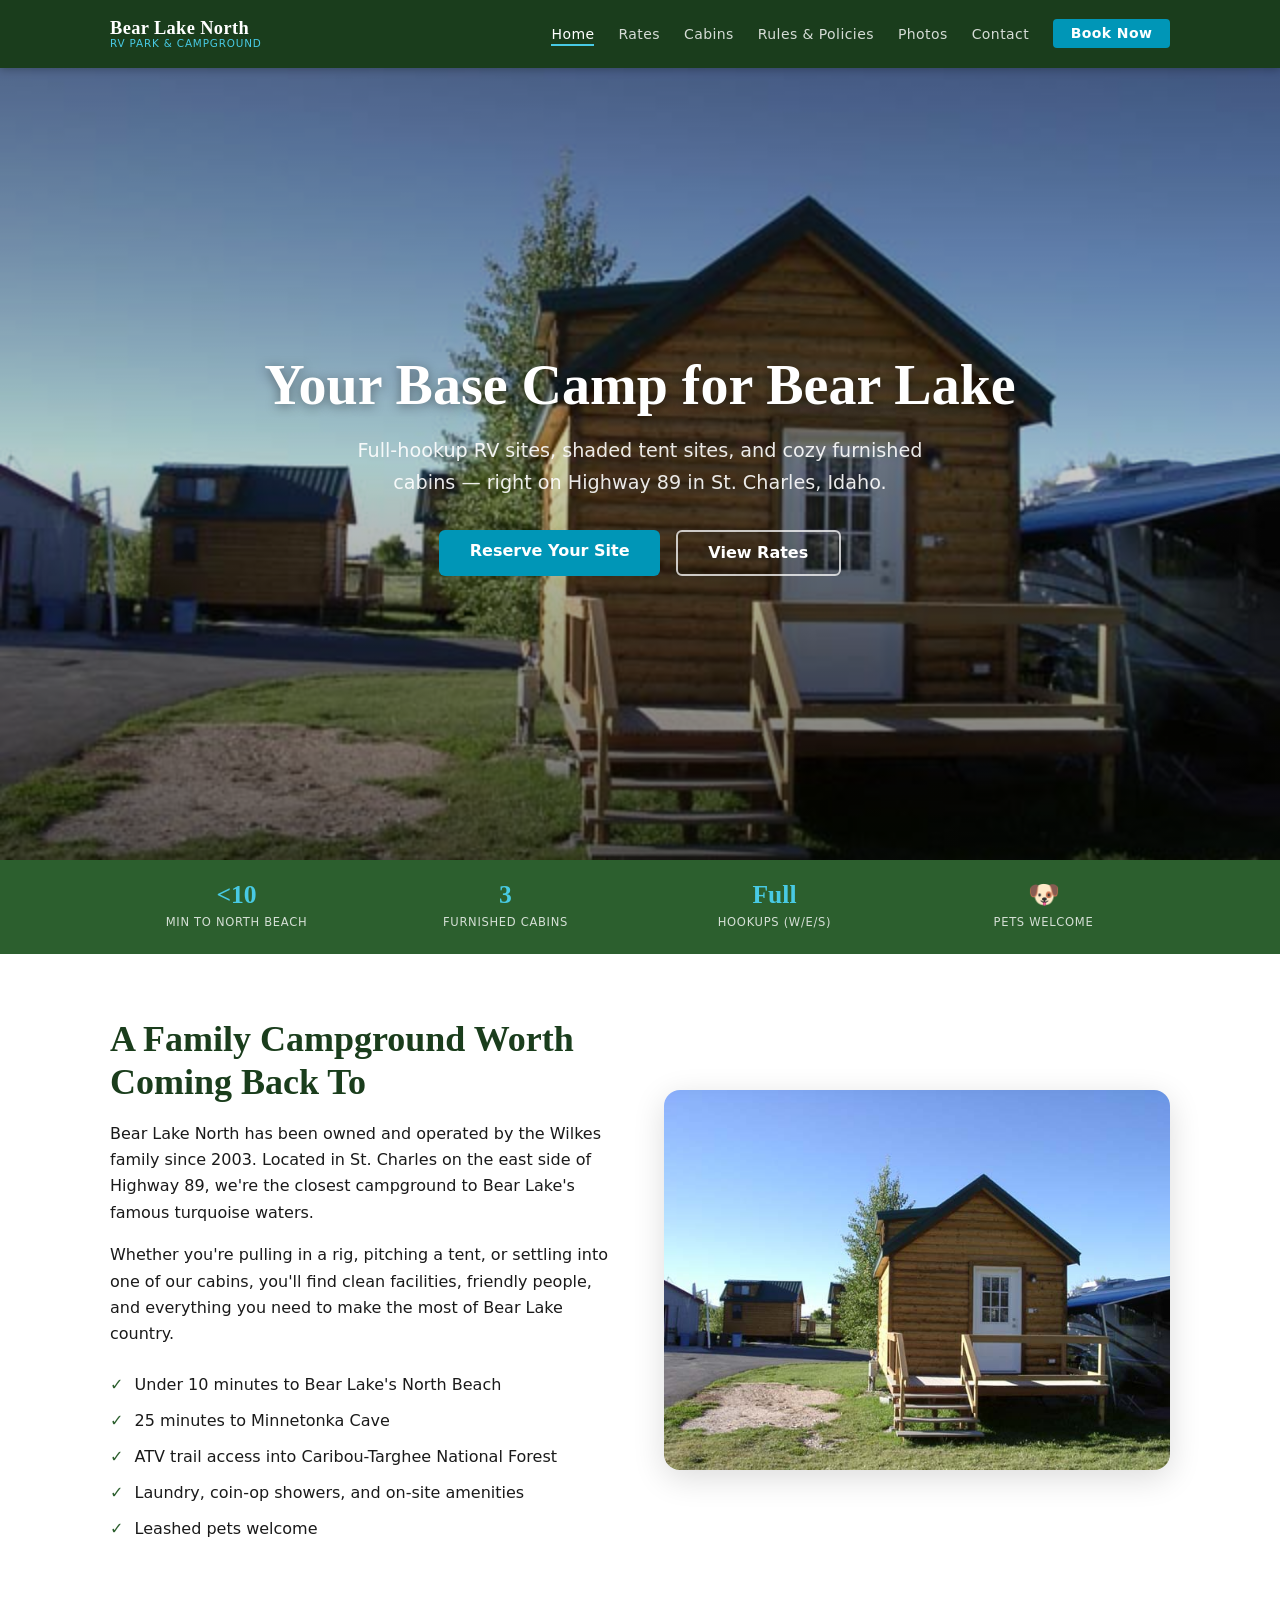
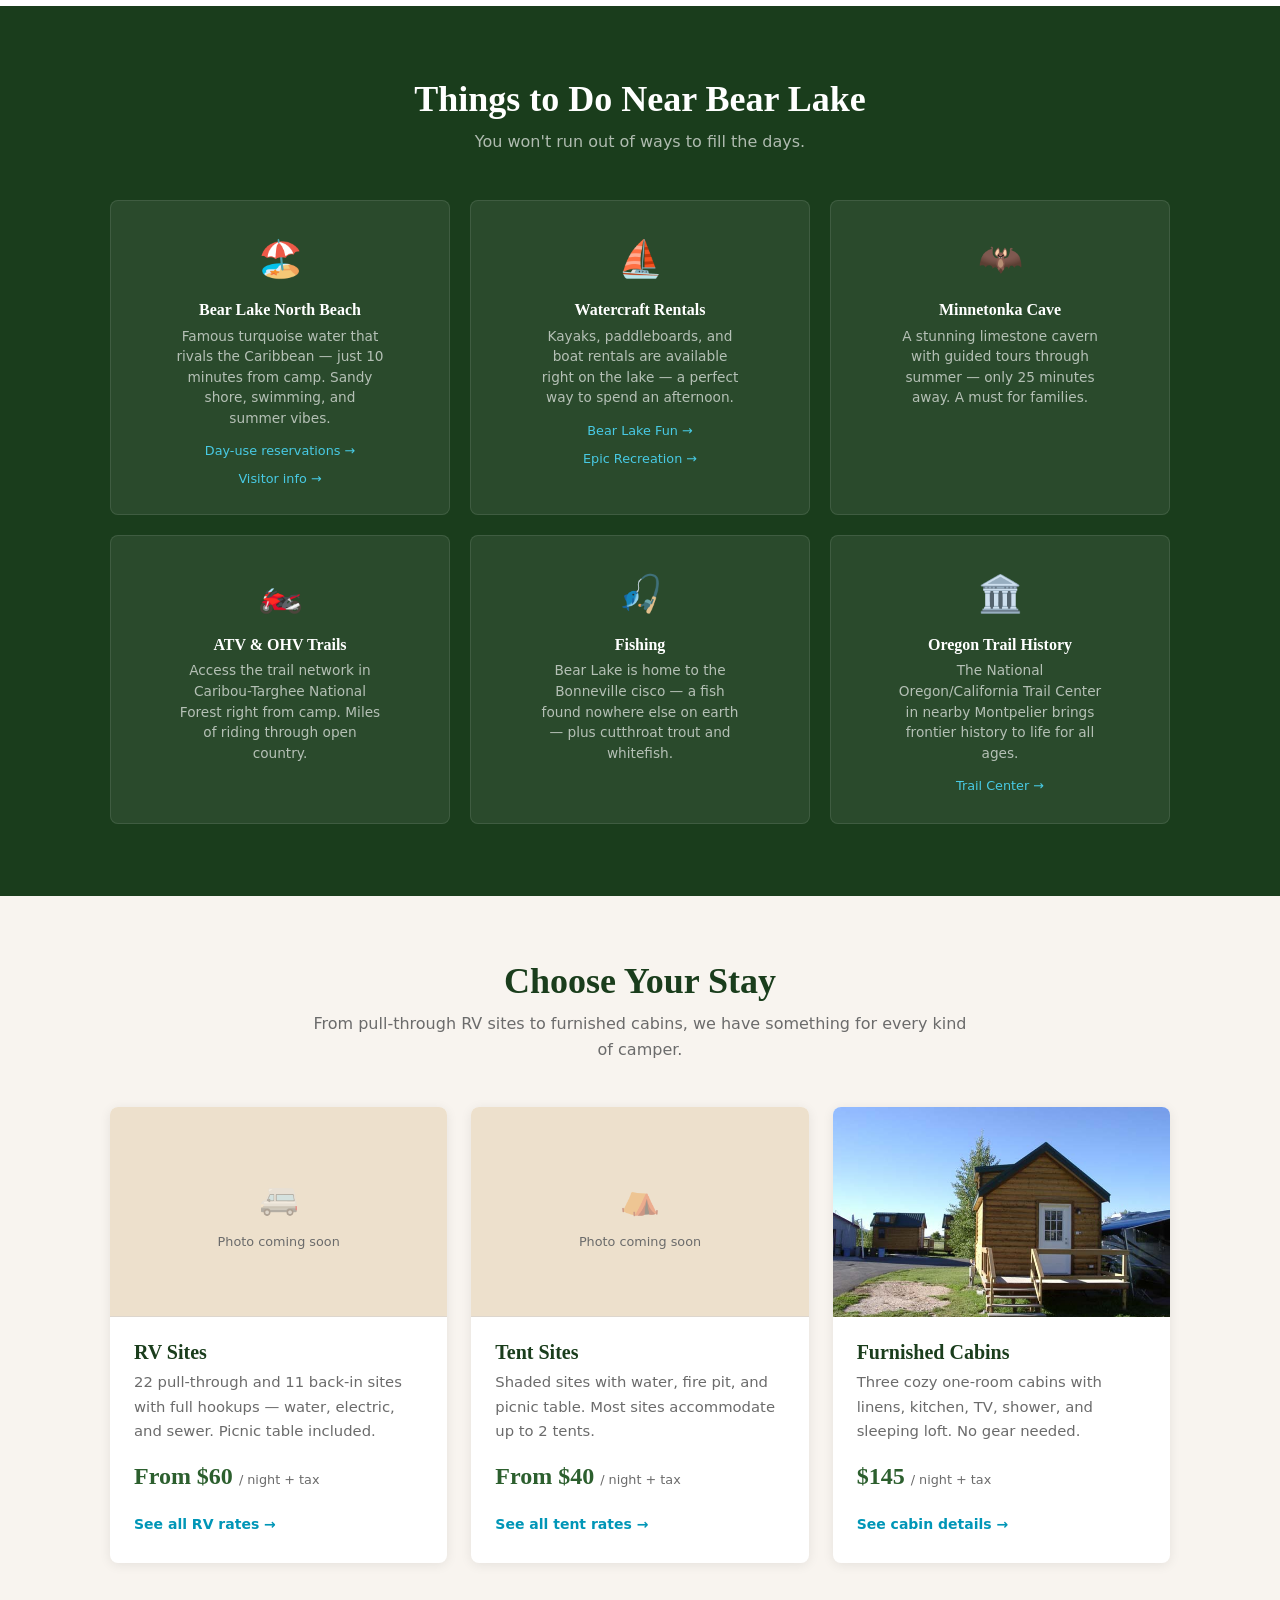
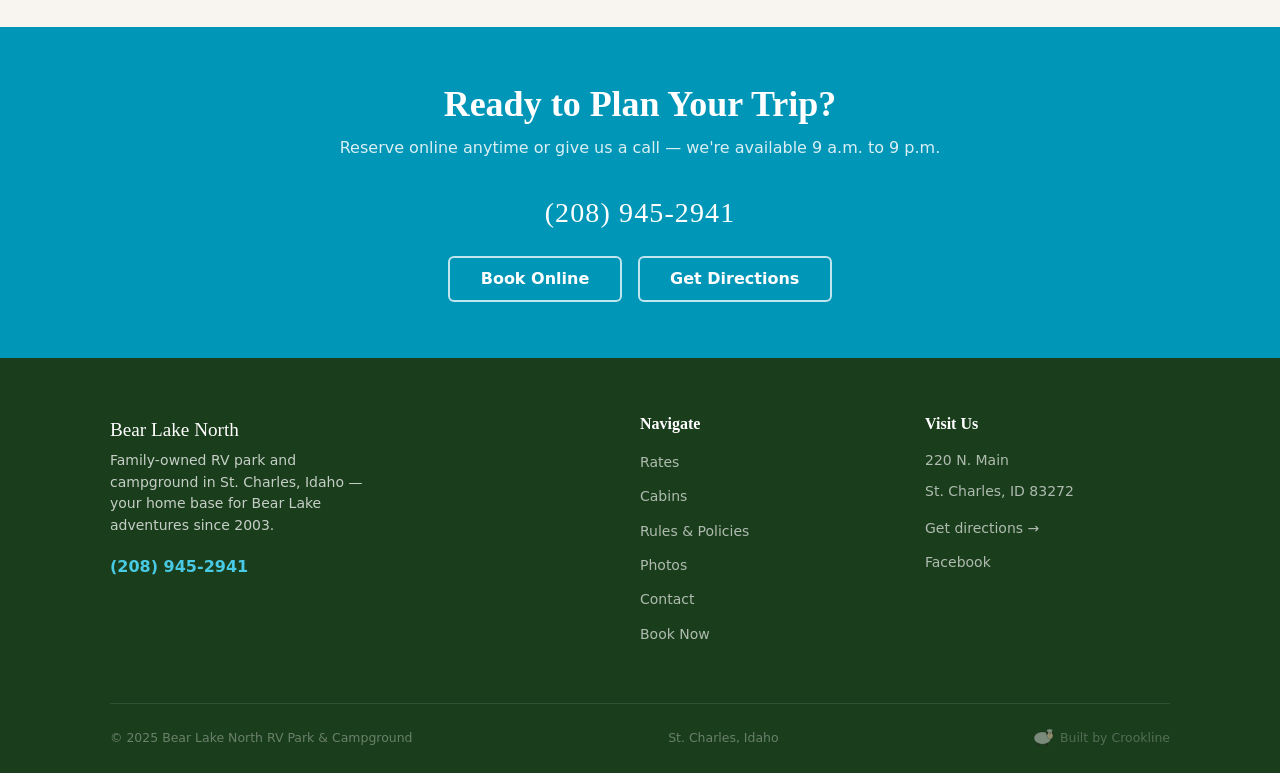
==== bearlakenorth/index.html @ 28461b01 "Getting things started" ====
<!DOCTYPE html>
<html lang="en">
<head>
  <meta charset="UTF-8">
  <meta name="viewport" content="width=device-width, initial-scale=1.0">
  <title>Bear Lake North RV Park &amp; Campground — St. Charles, Idaho</title>
  <meta name="description" content="Family-owned RV park and campground in St. Charles, Idaho. Full-hookup RV sites, shaded tent sites, and furnished cabins — minutes from Bear Lake.">
  <link rel="stylesheet" href="style.css">
</head>
<body>

<header>
  <nav class="nav-inner">
    <a href="index.html" class="nav-logo">
      <span class="name">Bear Lake North</span>
      <span class="sub">RV Park &amp; Campground</span>
    </a>
    <ul class="nav-links" id="navLinks">
      <li><a href="index.html" aria-current="page">Home</a></li>
      <li><a href="rates.html">Rates</a></li>
      <li><a href="cabins.html">Cabins</a></li>
      <li><a href="rules.html">Rules &amp; Policies</a></li>
      <li><a href="photos.html">Photos</a></li>
      <li><a href="contact.html">Contact</a></li>
      <li><a href="book.html" class="nav-book">Book Now</a></li>
    </ul>
    <button class="nav-toggle" aria-label="Toggle navigation" onclick="document.getElementById('navLinks').classList.toggle('open')">
      <span></span><span></span><span></span>
    </button>
  </nav>
</header>

<!-- HERO -->
<!-- TODO: Swap cabin3.jpg for an aerial or Bear Lake landscape photo when available -->
<section class="hero" style="background-image: linear-gradient(to bottom, rgba(0,0,0,0.45) 0%, rgba(0,0,0,0.2) 50%, rgba(0,0,0,0.6) 100%), url('images/cabin3.jpg'); background-size: cover; background-position: center;">
  <div class="container">
    <h1>Your Base Camp for Bear Lake</h1>
    <p>Full-hookup RV sites, shaded tent sites, and cozy furnished cabins — right on Highway 89 in St. Charles, Idaho.</p>
    <div class="hero-btns">
      <a href="book.html" class="btn btn-primary">Reserve Your Site</a>
      <a href="rates.html" class="btn btn-outline">View Rates</a>
    </div>
  </div>
</section>

<!-- STATS BAR -->
<div class="stats-bar">
  <div class="container">
    <div class="stats-grid">
      <div>
        <span class="stat-number">&lt;10</span>
        <span class="stat-label">min to North Beach</span>
      </div>
      <div>
        <span class="stat-number">3</span>
        <span class="stat-label">furnished cabins</span>
      </div>
      <div>
        <span class="stat-number">Full</span>
        <span class="stat-label">hookups (W/E/S)</span>
      </div>
      <div>
        <span class="stat-number">&#128054;</span>
        <span class="stat-label">pets welcome</span>
      </div>
    </div>
  </div>
</div>

<!-- ABOUT -->
<section class="bg-white">
  <div class="container">
    <div class="about-grid">
      <div>
        <h2>A Family Campground Worth Coming Back To</h2>
        <p style="margin-top:1rem;">Bear Lake North has been owned and operated by the Wilkes family since 2003. Located in St. Charles on the east side of Highway 89, we're the closest campground to Bear Lake's famous turquoise waters.</p>
        <p style="margin-top:1rem;">Whether you're pulling in a rig, pitching a tent, or settling into one of our cabins, you'll find clean facilities, friendly people, and everything you need to make the most of Bear Lake country.</p>
        <ul style="margin-top:1.5rem; display:flex; flex-direction:column; gap:0.6rem;">
          <li style="display:flex; gap:0.7rem; align-items:flex-start;"><span style="color:var(--green);font-weight:700;flex-shrink:0;">✓</span> Under 10 minutes to Bear Lake's North Beach</li>
          <li style="display:flex; gap:0.7rem; align-items:flex-start;"><span style="color:var(--green);font-weight:700;flex-shrink:0;">✓</span> 25 minutes to Minnetonka Cave</li>
          <li style="display:flex; gap:0.7rem; align-items:flex-start;"><span style="color:var(--green);font-weight:700;flex-shrink:0;">✓</span> ATV trail access into Caribou-Targhee National Forest</li>
          <li style="display:flex; gap:0.7rem; align-items:flex-start;"><span style="color:var(--green);font-weight:700;flex-shrink:0;">✓</span> Laundry, coin-op showers, and on-site amenities</li>
          <li style="display:flex; gap:0.7rem; align-items:flex-start;"><span style="color:var(--green);font-weight:700;flex-shrink:0;">✓</span> Leashed pets welcome</li>
        </ul>
      </div>
      <!-- TODO: Replace with a park overview or Bear Lake photo when available -->
      <img src="images/cabin3.jpg" alt="Bear Lake North furnished cabins in summer" class="about-img">
    </div>
  </div>
</section>

<!-- THINGS TO DO -->
<section class="activities-section">
  <div class="container">
    <div class="section-heading">
      <h2>Things to Do Near Bear Lake</h2>
      <p>You won't run out of ways to fill the days.</p>
    </div>
    <div class="activity-grid">

      <div class="activity-card">
        <span class="activity-icon">🏖️</span>
        <h3>Bear Lake North Beach</h3>
        <p>Famous turquoise water that rivals the Caribbean — just 10 minutes from camp. Sandy shore, swimming, and summer vibes.</p>
        <a href="https://getoutside.idaho.gov/bear-lake/parking" target="_blank" rel="noopener">Day-use reservations →</a>
        <a href="http://www.bearlake.org" target="_blank" rel="noopener" style="display:block;margin-top:0.3rem;">Visitor info →</a>
      </div>

      <div class="activity-card">
        <span class="activity-icon">⛵</span>
        <h3>Watercraft Rentals</h3>
        <p>Kayaks, paddleboards, and boat rentals are available right on the lake — a perfect way to spend an afternoon.</p>
        <a href="http://www.bearlakefun.com" target="_blank" rel="noopener">Bear Lake Fun →</a>
        <a href="https://www.epicrecreation.net/locations" target="_blank" rel="noopener" style="display:block;margin-top:0.3rem;">Epic Recreation →</a>
      </div>

      <div class="activity-card">
        <span class="activity-icon">🦇</span>
        <h3>Minnetonka Cave</h3>
        <p>A stunning limestone cavern with guided tours through summer — only 25 minutes away. A must for families.</p>
      </div>

      <div class="activity-card">
        <span class="activity-icon">🏍️</span>
        <h3>ATV &amp; OHV Trails</h3>
        <p>Access the trail network in Caribou-Targhee National Forest right from camp. Miles of riding through open country.</p>
      </div>

      <div class="activity-card">
        <span class="activity-icon">🎣</span>
        <h3>Fishing</h3>
        <p>Bear Lake is home to the Bonneville cisco — a fish found nowhere else on earth — plus cutthroat trout and whitefish.</p>
      </div>

      <div class="activity-card">
        <span class="activity-icon">🏛️</span>
        <h3>Oregon Trail History</h3>
        <p>The National Oregon/California Trail Center in nearby Montpelier brings frontier history to life for all ages.</p>
        <a href="http://www.oregontrailcenter.org/" target="_blank" rel="noopener">Trail Center →</a>
      </div>

    </div>
  </div>
</section>

<!-- CHOOSE YOUR STAY -->
<section class="bg-cream">
  <div class="container">
    <div class="section-heading">
      <h2>Choose Your Stay</h2>
      <p>From pull-through RV sites to furnished cabins, we have something for every kind of camper.</p>
    </div>
    <div class="card-grid card-grid-3">

      <div class="card">
        <!-- TODO: Replace with a summer photo of the RV pull-through sites -->
        <div class="card-img-placeholder">
          <span class="icon">🚐</span>
          <span>Photo coming soon</span>
        </div>
        <div class="card-body">
          <h3>RV Sites</h3>
          <p>22 pull-through and 11 back-in sites with full hookups — water, electric, and sewer. Picnic table included.</p>
          <span class="card-price">From $60 <small>/ night + tax</small></span>
          <a href="rates.html" style="display:inline-block;margin-top:1rem;color:var(--blue);font-size:0.875rem;font-weight:600;">See all RV rates →</a>
        </div>
      </div>

      <div class="card">
        <!-- TODO: Replace with a summer photo of the shaded tent sites -->
        <div class="card-img-placeholder">
          <span class="icon">⛺</span>
          <span>Photo coming soon</span>
        </div>
        <div class="card-body">
          <h3>Tent Sites</h3>
          <p>Shaded sites with water, fire pit, and picnic table. Most sites accommodate up to 2 tents.</p>
          <span class="card-price">From $40 <small>/ night + tax</small></span>
          <a href="rates.html" style="display:inline-block;margin-top:1rem;color:var(--blue);font-size:0.875rem;font-weight:600;">See all tent rates →</a>
        </div>
      </div>

      <div class="card">
        <img src="images/cabin3.jpg" alt="Bear Lake North furnished cabins in summer" class="card-img">
        <div class="card-body">
          <h3>Furnished Cabins</h3>
          <p>Three cozy one-room cabins with linens, kitchen, TV, shower, and sleeping loft. No gear needed.</p>
          <span class="card-price">$145 <small>/ night + tax</small></span>
          <a href="cabins.html" style="display:inline-block;margin-top:1rem;color:var(--blue);font-size:0.875rem;font-weight:600;">See cabin details →</a>
        </div>
      </div>

    </div>
  </div>
</section>

<!-- CTA BAND -->
<div class="cta-band">
  <div class="container">
    <h2>Ready to Plan Your Trip?</h2>
    <p>Reserve online anytime or give us a call — we're available 9 a.m. to 9 p.m.</p>
    <a class="phone" href="tel:2089452941">(208) 945-2941</a>
    <div class="flex-wrap-center">
      <a href="book.html" class="btn btn-outline">Book Online</a>
      <a href="contact.html" class="btn btn-outline">Get Directions</a>
    </div>
  </div>
</div>

<!-- FOOTER -->
<footer>
  <div class="container">
    <div class="footer-grid">
      <div class="footer-brand">
        <span class="name">Bear Lake North</span>
        <p>Family-owned RV park and campground in St. Charles, Idaho — your home base for Bear Lake adventures since 2003.</p>
        <a href="tel:2089452941" class="footer-phone">(208) 945-2941</a>
      </div>
      <div>
        <h4>Navigate</h4>
        <ul>
          <li><a href="rates.html">Rates</a></li>
          <li><a href="cabins.html">Cabins</a></li>
          <li><a href="rules.html">Rules &amp; Policies</a></li>
          <li><a href="photos.html">Photos</a></li>
          <li><a href="contact.html">Contact</a></li>
          <li><a href="book.html">Book Now</a></li>
        </ul>
      </div>
      <div>
        <h4>Visit Us</h4>
        <ul>
          <li style="color:rgba(255,255,255,0.65);font-size:0.875rem;">220 N. Main</li>
          <li style="color:rgba(255,255,255,0.65);font-size:0.875rem;">St. Charles, ID 83272</li>
          <li style="margin-top:0.75rem;"><a href="contact.html">Get directions →</a></li>
          <li style="margin-top:0.5rem;"><a href="https://www.facebook.com/pages/Bear-Lake-North-RV-Park-Campground/113996128682900" target="_blank" rel="noopener">Facebook</a></li>
        </ul>
      </div>
    </div>
    <div class="footer-bottom">
      <span>&copy; 2025 Bear Lake North RV Park &amp; Campground</span>
      <span>St. Charles, Idaho</span>
      <a href="https://crookline.com" class="built-by">
        <img src="images/sheep.svg" alt="" />Built by Crookline
      </a>
    </div>
  </div>
</footer>

</body>
</html>
---- bearlakenorth/style.css ----
/* === VARIABLES === */
:root {
  --green:       #2C5F2E;
  --green-dark:  #1A3D1C;
  --green-mid:   #3D7A40;
  --blue:        #0096B7;
  --blue-light:  #48CAE4;
  --cream:       #F8F4EF;
  --sand:        #C4A870;
  --sand-light:  #EDE0CC;
  --text:        #1A1A1A;
  --text-muted:  #6B6B6B;
  --white:       #FFFFFF;
  --border:      #DDD6CD;
  --nav-height:  68px;
  --max-width:   1100px;
  --radius:      8px;
  --radius-lg:   16px;
  --shadow:      0 2px 12px rgba(0,0,0,0.08);
  --shadow-lg:   0 8px 32px rgba(0,0,0,0.14);
}

/* === RESET === */
*, *::before, *::after { box-sizing: border-box; margin: 0; padding: 0; }
img { display: block; max-width: 100%; }
a { color: inherit; text-decoration: none; }
ul { list-style: none; }
button { font: inherit; }

/* === BASE === */
html { scroll-behavior: smooth; }
body {
  font-family: system-ui, -apple-system, 'Segoe UI', Helvetica, Arial, sans-serif;
  font-size: 1rem;
  line-height: 1.65;
  color: var(--text);
  background: var(--cream);
}

/* === TYPOGRAPHY === */
h1, h2, h3, h4 {
  font-family: Georgia, 'Times New Roman', serif;
  line-height: 1.2;
  color: var(--green-dark);
}
h1 { font-size: clamp(2rem, 5vw, 3.5rem); }
h2 { font-size: clamp(1.5rem, 3vw, 2.25rem); }
h3 { font-size: 1.25rem; }
p { max-width: 65ch; }

/* === LAYOUT === */
.container {
  width: 100%;
  max-width: var(--max-width);
  margin: 0 auto;
  padding: 0 1.25rem;
}
section { padding: 4rem 0; }

/* === HEADER / NAV === */
header {
  position: sticky;
  top: 0;
  z-index: 100;
  background: var(--green-dark);
  height: var(--nav-height);
  display: flex;
  align-items: center;
  box-shadow: 0 2px 8px rgba(0,0,0,0.25);
}
.nav-inner {
  display: flex;
  align-items: center;
  justify-content: space-between;
  width: 100%;
  max-width: var(--max-width);
  margin: 0 auto;
  padding: 0 1.25rem;
}
.nav-logo { display: flex; flex-direction: column; line-height: 1.1; }
.nav-logo .name {
  font-family: Georgia, serif;
  font-size: 1.15rem;
  font-weight: bold;
  color: var(--white);
  letter-spacing: 0.02em;
}
.nav-logo .sub {
  font-size: 0.65rem;
  color: var(--blue-light);
  letter-spacing: 0.08em;
  text-transform: uppercase;
}
.nav-links {
  display: none;
  gap: 1.5rem;
  align-items: center;
}
.nav-links a {
  color: rgba(255,255,255,0.82);
  font-size: 0.875rem;
  font-weight: 500;
  letter-spacing: 0.03em;
  transition: color 0.2s;
  padding-bottom: 2px;
  border-bottom: 2px solid transparent;
}
.nav-links a:hover { color: var(--white); }
.nav-links a[aria-current="page"] {
  color: var(--white);
  border-bottom-color: var(--blue-light);
}
.nav-book {
  background: var(--blue) !important;
  color: var(--white) !important;
  padding: 0.4rem 1.1rem !important;
  border-radius: 4px !important;
  font-weight: 600 !important;
  border-bottom: none !important;
  transition: background 0.2s !important;
}
.nav-book:hover { background: var(--blue-light) !important; color: var(--green-dark) !important; }
.nav-toggle {
  background: none;
  border: none;
  cursor: pointer;
  padding: 0.4rem;
  display: flex;
  flex-direction: column;
  gap: 5px;
}
.nav-toggle span {
  display: block;
  width: 24px;
  height: 2px;
  background: var(--white);
  border-radius: 2px;
  transition: all 0.25s;
}
/* Mobile nav open */
.nav-links.open {
  display: flex;
  flex-direction: column;
  align-items: flex-start;
  position: absolute;
  top: var(--nav-height);
  left: 0; right: 0;
  background: var(--green-dark);
  padding: 1.25rem 1.5rem 1.75rem;
  gap: 1rem;
  box-shadow: 0 8px 24px rgba(0,0,0,0.25);
}
.nav-links.open .nav-book { display: inline-block; }

@media (min-width: 768px) {
  .nav-links { display: flex; }
  .nav-toggle { display: none; }
}

/* === HERO === */
.hero {
  min-height: 88vh;
  display: flex;
  align-items: center;
  background:
    linear-gradient(to bottom, rgba(0,0,0,0.45) 0%, rgba(0,0,0,0.3) 60%, rgba(0,0,0,0.5) 100%),
    linear-gradient(135deg, var(--green-dark) 0%, var(--green) 45%, #005F8A 80%, #0096B7 100%);
  background-size: cover;
  background-position: center;
  color: var(--white);
  text-align: center;
  position: relative;
}
.hero.has-photo {
  background-image:
    linear-gradient(to bottom, rgba(0,0,0,0.45) 0%, rgba(0,0,0,0.25) 50%, rgba(0,0,0,0.55) 100%),
    var(--hero-photo);
}
.hero h1 {
  color: var(--white);
  margin-bottom: 1rem;
  text-shadow: 0 2px 12px rgba(0,0,0,0.4);
}
.hero p {
  color: rgba(255,255,255,0.9);
  font-size: clamp(1rem, 2vw, 1.2rem);
  max-width: 50ch;
  margin: 0 auto 2rem;
}
.hero-btns { display: flex; gap: 1rem; justify-content: center; flex-wrap: wrap; }

/* === BUTTONS === */
.btn {
  display: inline-block;
  padding: 0.8rem 1.9rem;
  border-radius: 6px;
  font-weight: 600;
  font-size: 1rem;
  cursor: pointer;
  border: none;
  transition: all 0.2s;
  line-height: 1;
}
.btn-primary { background: var(--blue); color: var(--white); }
.btn-primary:hover { background: var(--blue-light); color: var(--green-dark); }
.btn-outline { background: transparent; color: var(--white); border: 2px solid rgba(255,255,255,0.75); }
.btn-outline:hover { background: rgba(255,255,255,0.12); border-color: var(--white); }
.btn-green { background: var(--green); color: var(--white); }
.btn-green:hover { background: var(--green-mid); }

/* === STATS BAR === */
.stats-bar {
  background: var(--green);
  color: var(--white);
  padding: 1.4rem 0;
}
.stats-grid {
  display: grid;
  grid-template-columns: repeat(2, 1fr);
  gap: 1rem;
  text-align: center;
}
@media (min-width: 640px) { .stats-grid { grid-template-columns: repeat(4, 1fr); } }
.stat-number {
  font-family: Georgia, serif;
  font-size: 1.6rem;
  font-weight: bold;
  color: var(--blue-light);
  display: block;
  line-height: 1;
}
.stat-label {
  font-size: 0.72rem;
  opacity: 0.8;
  letter-spacing: 0.06em;
  text-transform: uppercase;
  margin-top: 0.3rem;
  display: block;
}

/* === SECTION HEADING === */
.section-heading { text-align: center; margin-bottom: 2.75rem; }
.section-heading h2 { margin-bottom: 0.5rem; }
.section-heading p { color: var(--text-muted); margin: 0 auto; }

/* === CARDS === */
.card-grid { display: grid; gap: 1.5rem; }
@media (min-width: 580px)  { .card-grid-2 { grid-template-columns: repeat(2, 1fr); } }
@media (min-width: 768px)  { .card-grid-3 { grid-template-columns: repeat(3, 1fr); } }

.card {
  background: var(--white);
  border-radius: var(--radius);
  overflow: hidden;
  box-shadow: var(--shadow);
  transition: transform 0.2s, box-shadow 0.2s;
}
.card:hover { transform: translateY(-3px); box-shadow: var(--shadow-lg); }
.card-img { width: 100%; height: 210px; object-fit: cover; }
.card-img-placeholder {
  width: 100%;
  height: 210px;
  background: var(--sand-light);
  display: flex;
  align-items: center;
  justify-content: center;
  flex-direction: column;
  gap: 0.4rem;
  color: var(--text-muted);
  font-size: 0.8rem;
  border-bottom: 1px solid var(--border);
}
.card-img-placeholder .icon { font-size: 2rem; opacity: 0.4; }
.card-body { padding: 1.4rem 1.5rem 1.6rem; }
.card-body h3 { margin-bottom: 0.4rem; }
.card-body p { color: var(--text-muted); font-size: 0.925rem; margin-top: 0.4rem; }
.card-price {
  font-family: Georgia, serif;
  font-size: 1.5rem;
  color: var(--green);
  font-weight: bold;
  margin-top: 0.85rem;
  display: block;
}
.card-price small { font-size: 0.8rem; font-weight: normal; color: var(--text-muted); font-family: system-ui, sans-serif; }

/* === TABLES === */
.table-wrap {
  background: var(--white);
  border-radius: var(--radius);
  overflow: hidden;
  box-shadow: var(--shadow);
  margin-bottom: 2rem;
}
.table-wrap h3 {
  background: var(--green-dark);
  color: var(--white);
  padding: 0.85rem 1.25rem;
  font-size: 0.95rem;
  letter-spacing: 0.04em;
  font-family: system-ui, sans-serif;
  font-weight: 600;
  text-transform: uppercase;
}
table { width: 100%; border-collapse: collapse; font-size: 0.95rem; }
th {
  background: var(--green);
  color: var(--white);
  padding: 0.8rem 1rem;
  text-align: left;
  font-weight: 600;
  font-size: 0.8rem;
  letter-spacing: 0.05em;
  text-transform: uppercase;
}
td { padding: 0.8rem 1rem; border-bottom: 1px solid var(--border); vertical-align: top; }
tr:last-child td { border-bottom: none; }
tr:nth-child(even) td { background: #FAFAF8; }
.price { font-weight: 700; color: var(--green); white-space: nowrap; }

/* === BACKGROUNDS === */
.bg-white  { background: var(--white); }
.bg-cream  { background: var(--cream); }
.bg-sand   { background: var(--sand-light); }
.bg-green  { background: var(--green-dark); }
.bg-green h2, .bg-green p { color: var(--white); }

/* === RULES === */
.rules-group { margin-bottom: 2.5rem; }
.rules-group h3 {
  color: var(--green-dark);
  border-bottom: 2px solid var(--sand);
  padding-bottom: 0.5rem;
  margin-bottom: 1rem;
  font-size: 1.1rem;
}
.rules-group li {
  padding: 0.45rem 0 0.45rem 1.4rem;
  position: relative;
  border-bottom: 1px solid var(--border);
  font-size: 0.95rem;
}
.rules-group li:last-child { border-bottom: none; }
.rules-group li::before { content: '▸'; position: absolute; left: 0; color: var(--green); }

/* === GALLERY === */
.gallery-grid {
  display: grid;
  grid-template-columns: repeat(2, 1fr);
  gap: 0.75rem;
}
@media (min-width: 580px) { .gallery-grid { grid-template-columns: repeat(3, 1fr); } }
@media (min-width: 900px) { .gallery-grid { grid-template-columns: repeat(4, 1fr); } }

.gallery-item {
  aspect-ratio: 4/3;
  overflow: hidden;
  border-radius: var(--radius);
  background: var(--sand-light);
  cursor: zoom-in;
}
.gallery-item img {
  width: 100%; height: 100%;
  object-fit: cover;
  transition: transform 0.35s ease;
}
.gallery-item:hover img { transform: scale(1.06); }

.gallery-placeholder {
  aspect-ratio: 4/3;
  display: flex;
  flex-direction: column;
  align-items: center;
  justify-content: center;
  gap: 0.4rem;
  color: var(--text-muted);
  font-size: 0.78rem;
  text-align: center;
  padding: 1rem;
  border: 2px dashed var(--border);
  border-radius: var(--radius);
}
.gallery-placeholder .icon { font-size: 1.75rem; opacity: 0.4; }

/* === MAP === */
.map-wrap {
  border-radius: var(--radius);
  overflow: hidden;
  box-shadow: var(--shadow-lg);
  line-height: 0;
}
.map-wrap iframe { display: block; width: 100%; }

/* === CONTACT === */
.contact-layout {
  display: grid;
  gap: 3rem;
}
@media (min-width: 768px) { .contact-layout { grid-template-columns: 1fr 1.4fr; } }

.contact-item { display: flex; gap: 1rem; margin-bottom: 1.75rem; align-items: flex-start; }
.contact-icon { font-size: 1.4rem; flex-shrink: 0; margin-top: 0.1rem; }
.contact-detail strong { display: block; color: var(--green-dark); font-size: 0.8rem; letter-spacing: 0.06em; text-transform: uppercase; margin-bottom: 0.2rem; }
.contact-detail a:hover { color: var(--blue); text-decoration: underline; }

/* === PAGE HERO (inner pages) === */
.page-hero {
  background: var(--green-dark);
  color: var(--white);
  padding: 3.5rem 0;
  text-align: center;
}
.page-hero h1 { color: var(--white); font-size: clamp(1.75rem, 4vw, 2.75rem); }
.page-hero p { color: rgba(255,255,255,0.72); margin: 0.6rem auto 0; font-size: 1.05rem; }

/* === CTA BAND === */
.cta-band {
  background: var(--blue);
  color: var(--white);
  padding: 3.5rem 0;
  text-align: center;
}
.cta-band h2 { color: var(--white); margin-bottom: 0.6rem; }
.cta-band p { color: rgba(255,255,255,0.85); margin: 0 auto 1.75rem; }
.cta-band .phone {
  display: block;
  font-family: Georgia, serif;
  font-size: 1.75rem;
  color: var(--white);
  margin-bottom: 1.25rem;
  letter-spacing: 0.04em;
}

/* === BOOKING STUB === */
.booking-stub {
  background: var(--sand-light);
  border: 2px dashed var(--border);
  border-radius: var(--radius-lg);
  padding: 3.5rem 2rem;
  text-align: center;
  color: var(--text-muted);
  min-height: 400px;
  display: flex;
  flex-direction: column;
  align-items: center;
  justify-content: center;
  gap: 0.75rem;
}
.booking-stub .stub-icon { font-size: 3rem; opacity: 0.35; }
.booking-stub h3 { color: var(--text); font-size: 1.2rem; }
.booking-stub p { font-size: 0.9rem; max-width: 40ch; margin: 0 auto; }

/* === NOTICE === */
.notice {
  background: var(--sand-light);
  border-left: 4px solid var(--sand);
  padding: 1rem 1.25rem;
  border-radius: 0 var(--radius) var(--radius) 0;
  font-size: 0.9rem;
  color: var(--text-muted);
  margin-top: 1.5rem;
}
.notice strong { color: var(--text); }

/* === FOOTER === */
footer {
  background: var(--green-dark);
  color: rgba(255,255,255,0.75);
  padding: 3.5rem 0 1.5rem;
}
.footer-grid {
  display: grid;
  gap: 2.5rem;
  margin-bottom: 3rem;
}
@media (min-width: 640px) { .footer-grid { grid-template-columns: 2fr 1fr 1fr; } }
footer h4 {
  color: var(--white);
  font-family: Georgia, serif;
  margin-bottom: 1rem;
  font-size: 1rem;
}
footer li { margin-bottom: 0.5rem; }
footer a { color: rgba(255,255,255,0.65); font-size: 0.875rem; transition: color 0.2s; }
footer a:hover { color: var(--blue-light); }
.footer-brand .name { font-family: Georgia, serif; font-size: 1.2rem; color: var(--white); display: block; margin-bottom: 0.3rem; }
.footer-brand p { font-size: 0.875rem; max-width: 30ch; margin-bottom: 1.1rem; line-height: 1.55; }
.footer-phone { color: var(--blue-light) !important; font-size: 1rem !important; font-weight: 600; }
.footer-bottom {
  border-top: 1px solid rgba(255,255,255,0.1);
  padding-top: 1.5rem;
  display: flex;
  justify-content: space-between;
  flex-wrap: wrap;
  gap: 0.5rem;
  font-size: 0.78rem;
  color: rgba(255,255,255,0.35);
}

.built-by {
  display: flex;
  align-items: center;
  gap: 0.35rem;
  color: rgba(255,255,255,0.25) !important;
  text-decoration: none;
  font-size: 0.78rem;
  transition: color 0.2s;
}

.built-by:hover { color: rgba(255,255,255,0.55) !important; }

.built-by img {
  height: 18px;
  width: auto;
  opacity: 0.5;
  transition: opacity 0.2s;
}

.built-by:hover img { opacity: 0.8; }

/* === ABOUT GRID === */
.about-grid {
  display: grid;
  gap: 3rem;
  align-items: center;
}
@media (min-width: 768px) {
  .about-grid { grid-template-columns: 1fr 1fr; }
}
.about-img {
  border-radius: var(--radius-lg);
  box-shadow: var(--shadow-lg);
  width: 100%;
  aspect-ratio: 4/3;
  object-fit: cover;
}

/* === ACTIVITIES === */
.activities-section { background: var(--green-dark); padding: 4.5rem 0; }
.activities-section .section-heading h2 { color: var(--white); }
.activities-section .section-heading p { color: rgba(255,255,255,0.65); }

.activity-grid {
  display: grid;
  grid-template-columns: repeat(2, 1fr);
  gap: 1.25rem;
}
@media (min-width: 768px) { .activity-grid { grid-template-columns: repeat(3, 1fr); } }

.activity-card {
  background: rgba(255,255,255,0.07);
  border: 1px solid rgba(255,255,255,0.1);
  border-radius: var(--radius);
  padding: 1.75rem 1.25rem 1.5rem;
  text-align: center;
  transition: background 0.2s, transform 0.2s;
}
.activity-card:hover { background: rgba(255,255,255,0.13); transform: translateY(-2px); }
.activity-icon { font-size: 2.25rem; display: block; margin-bottom: 0.75rem; }
.activity-card h3 { color: var(--white); font-size: 1rem; margin-bottom: 0.4rem; font-family: Georgia, serif; }
.activity-card p { color: rgba(255,255,255,0.65); font-size: 0.855rem; margin: 0 auto; max-width: 24ch; line-height: 1.5; }
.activity-card a { color: var(--blue-light); font-size: 0.8rem; display: inline-block; margin-top: 0.75rem; }
.activity-card a:hover { text-decoration: underline; }

/* === UTILITIES === */
.text-center { text-align: center; }
.text-green  { color: var(--green); }
.text-blue   { color: var(--blue); }
.text-muted  { color: var(--text-muted); }
.mt-sm { margin-top: 1rem; }
.mt-md { margin-top: 2rem; }
.mb-sm { margin-bottom: 1rem; }
.mb-md { margin-bottom: 2rem; }
.flex-wrap-center { display: flex; flex-wrap: wrap; gap: 1rem; justify-content: center; }
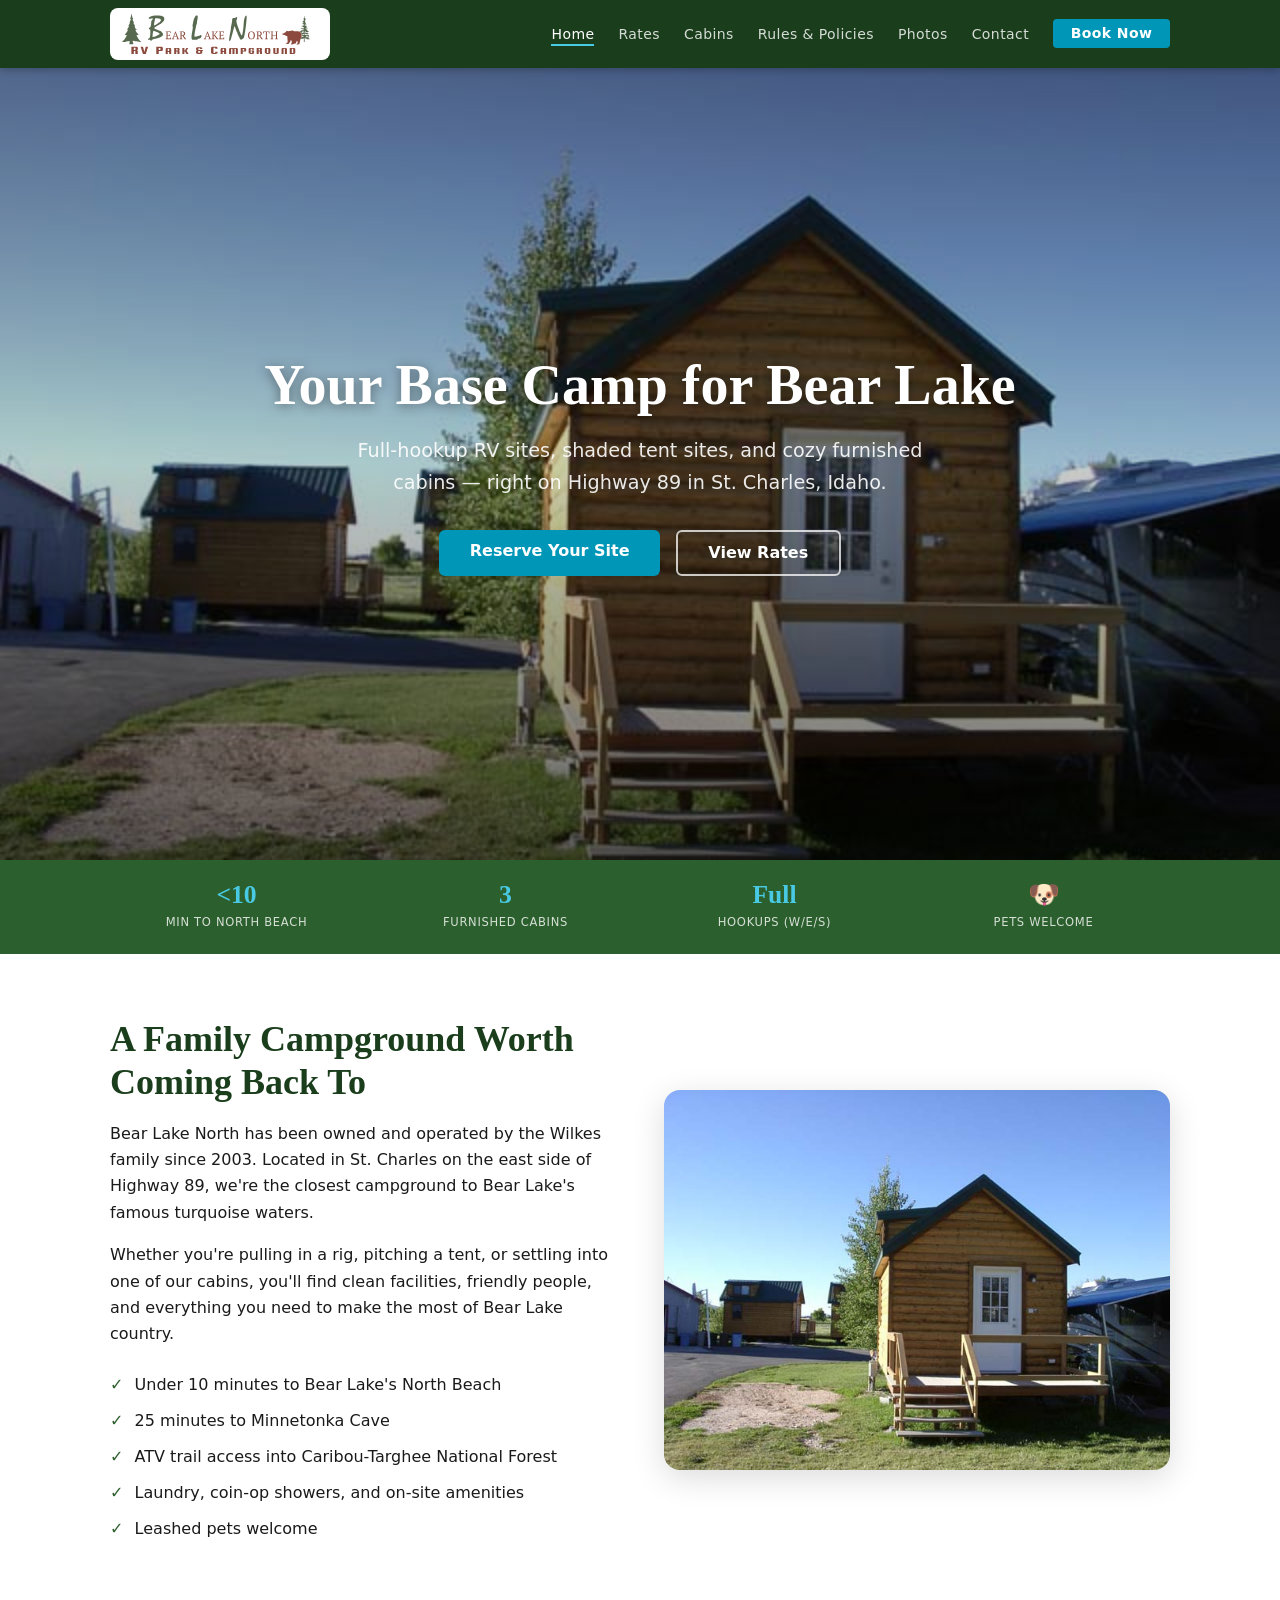
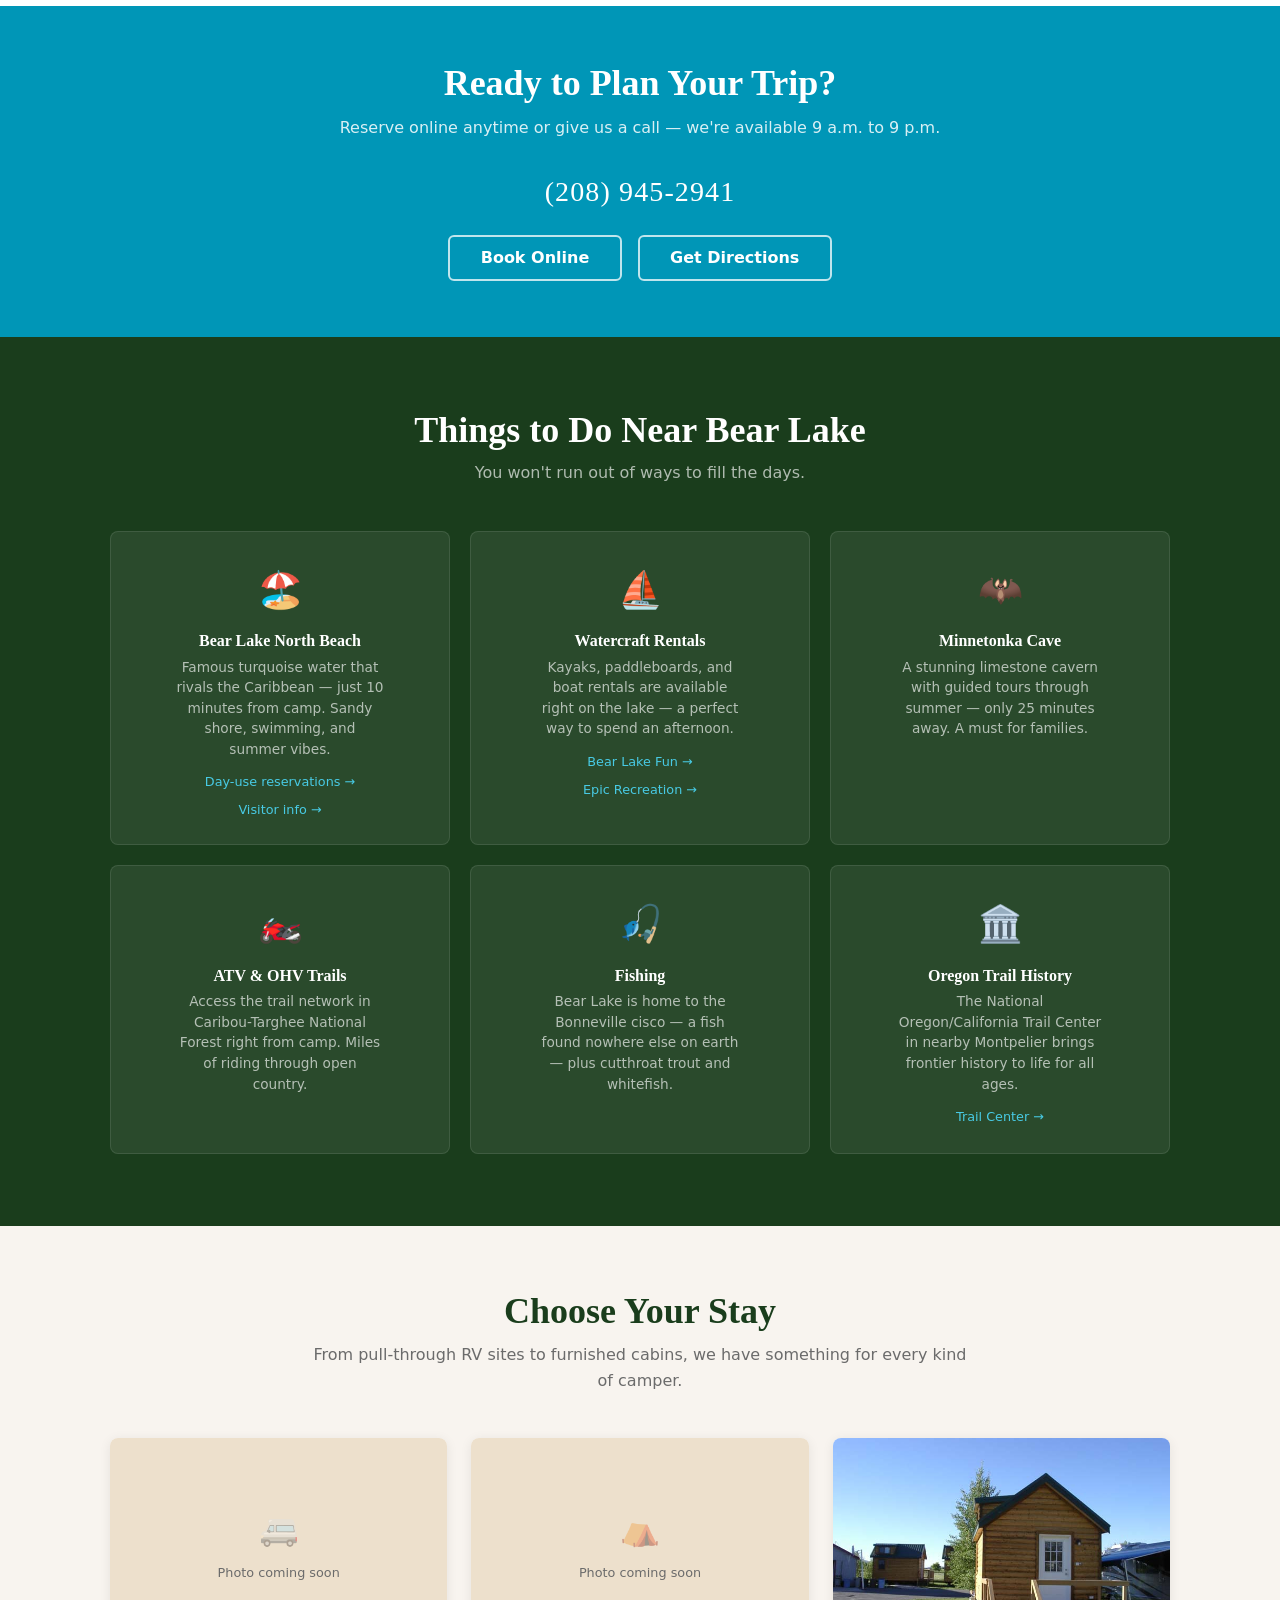
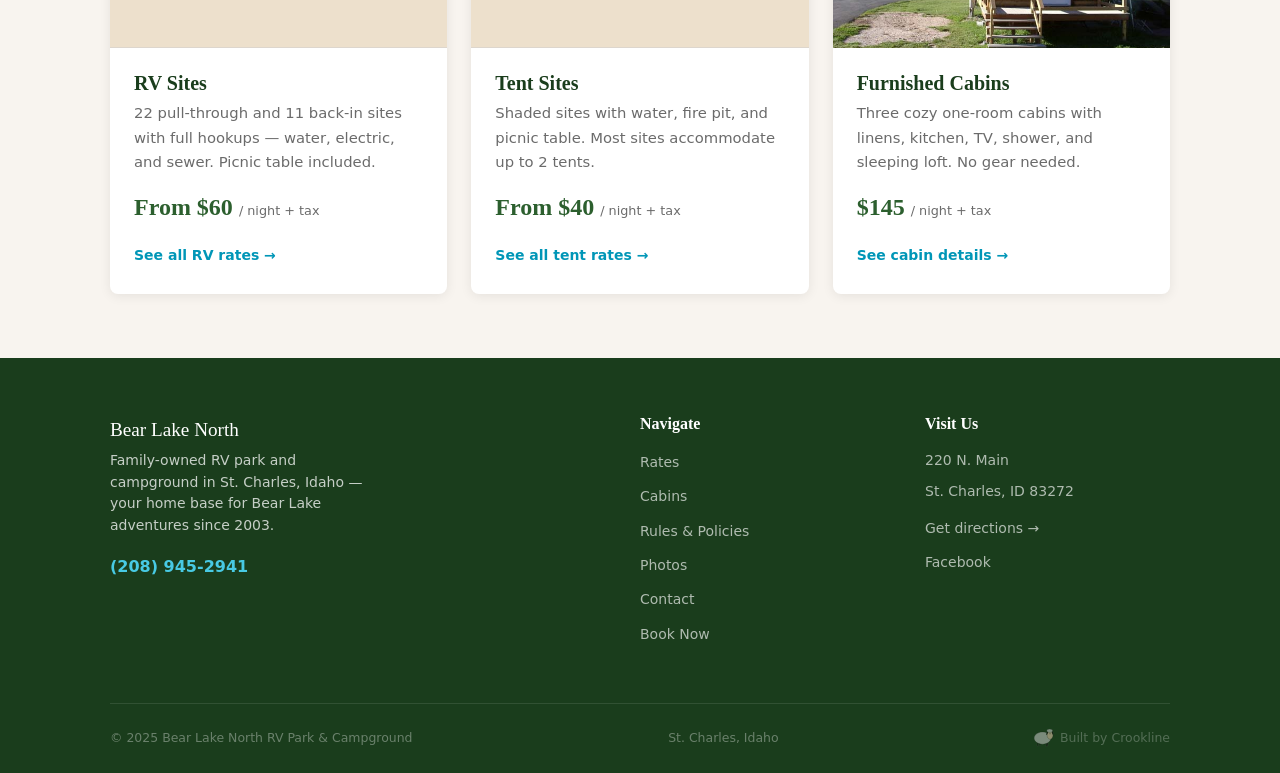
==== commit c744091a: "adjusting home page of bln and adding bln logo." ====
--- a/bearlakenorth/index.html
+++ b/bearlakenorth/index.html
@@ -12,8 +12,7 @@
 <header>
   <nav class="nav-inner">
     <a href="index.html" class="nav-logo">
-      <span class="name">Bear Lake North</span>
-      <span class="sub">RV Park &amp; Campground</span>
+      <img src="images/BLNlogo.svg" alt="Bear Lake North RV Park &amp; Campground">
     </a>
     <ul class="nav-links" id="navLinks">
       <li><a href="index.html" aria-current="page">Home</a></li>
@@ -89,6 +88,19 @@
   </div>
 </section>
 
+<!-- CTA BAND -->
+<div class="cta-band">
+  <div class="container">
+    <h2>Ready to Plan Your Trip?</h2>
+    <p>Reserve online anytime or give us a call — we're available 9 a.m. to 9 p.m.</p>
+    <a class="phone" href="tel:2089452941">(208) 945-2941</a>
+    <div class="flex-wrap-center">
+      <a href="book.html" class="btn btn-outline">Book Online</a>
+      <a href="contact.html" class="btn btn-outline">Get Directions</a>
+    </div>
+  </div>
+</div>
+
 <!-- THINGS TO DO -->
 <section class="activities-section">
   <div class="container">
@@ -193,19 +205,6 @@
     </div>
   </div>
 </section>
-
-<!-- CTA BAND -->
-<div class="cta-band">
-  <div class="container">
-    <h2>Ready to Plan Your Trip?</h2>
-    <p>Reserve online anytime or give us a call — we're available 9 a.m. to 9 p.m.</p>
-    <a class="phone" href="tel:2089452941">(208) 945-2941</a>
-    <div class="flex-wrap-center">
-      <a href="book.html" class="btn btn-outline">Book Online</a>
-      <a href="contact.html" class="btn btn-outline">Get Directions</a>
-    </div>
-  </div>
-</div>
 
 <!-- FOOTER -->
 <footer>
--- a/bearlakenorth/style.css
+++ b/bearlakenorth/style.css
@@ -77,19 +77,17 @@
   margin: 0 auto;
   padding: 0 1.25rem;
 }
-.nav-logo { display: flex; flex-direction: column; line-height: 1.1; }
-.nav-logo .name {
-  font-family: Georgia, serif;
-  font-size: 1.15rem;
-  font-weight: bold;
-  color: var(--white);
-  letter-spacing: 0.02em;
-}
-.nav-logo .sub {
-  font-size: 0.65rem;
-  color: var(--blue-light);
-  letter-spacing: 0.08em;
-  text-transform: uppercase;
+.nav-logo {
+  display: flex;
+  align-items: center;
+  background: var(--white);
+  padding: 0.35rem 0.75rem;
+  border-radius: 8px;
+}
+.nav-logo img {
+  display: block;
+  height: 40px;
+  width: auto;
 }
 .nav-links {
   display: none;
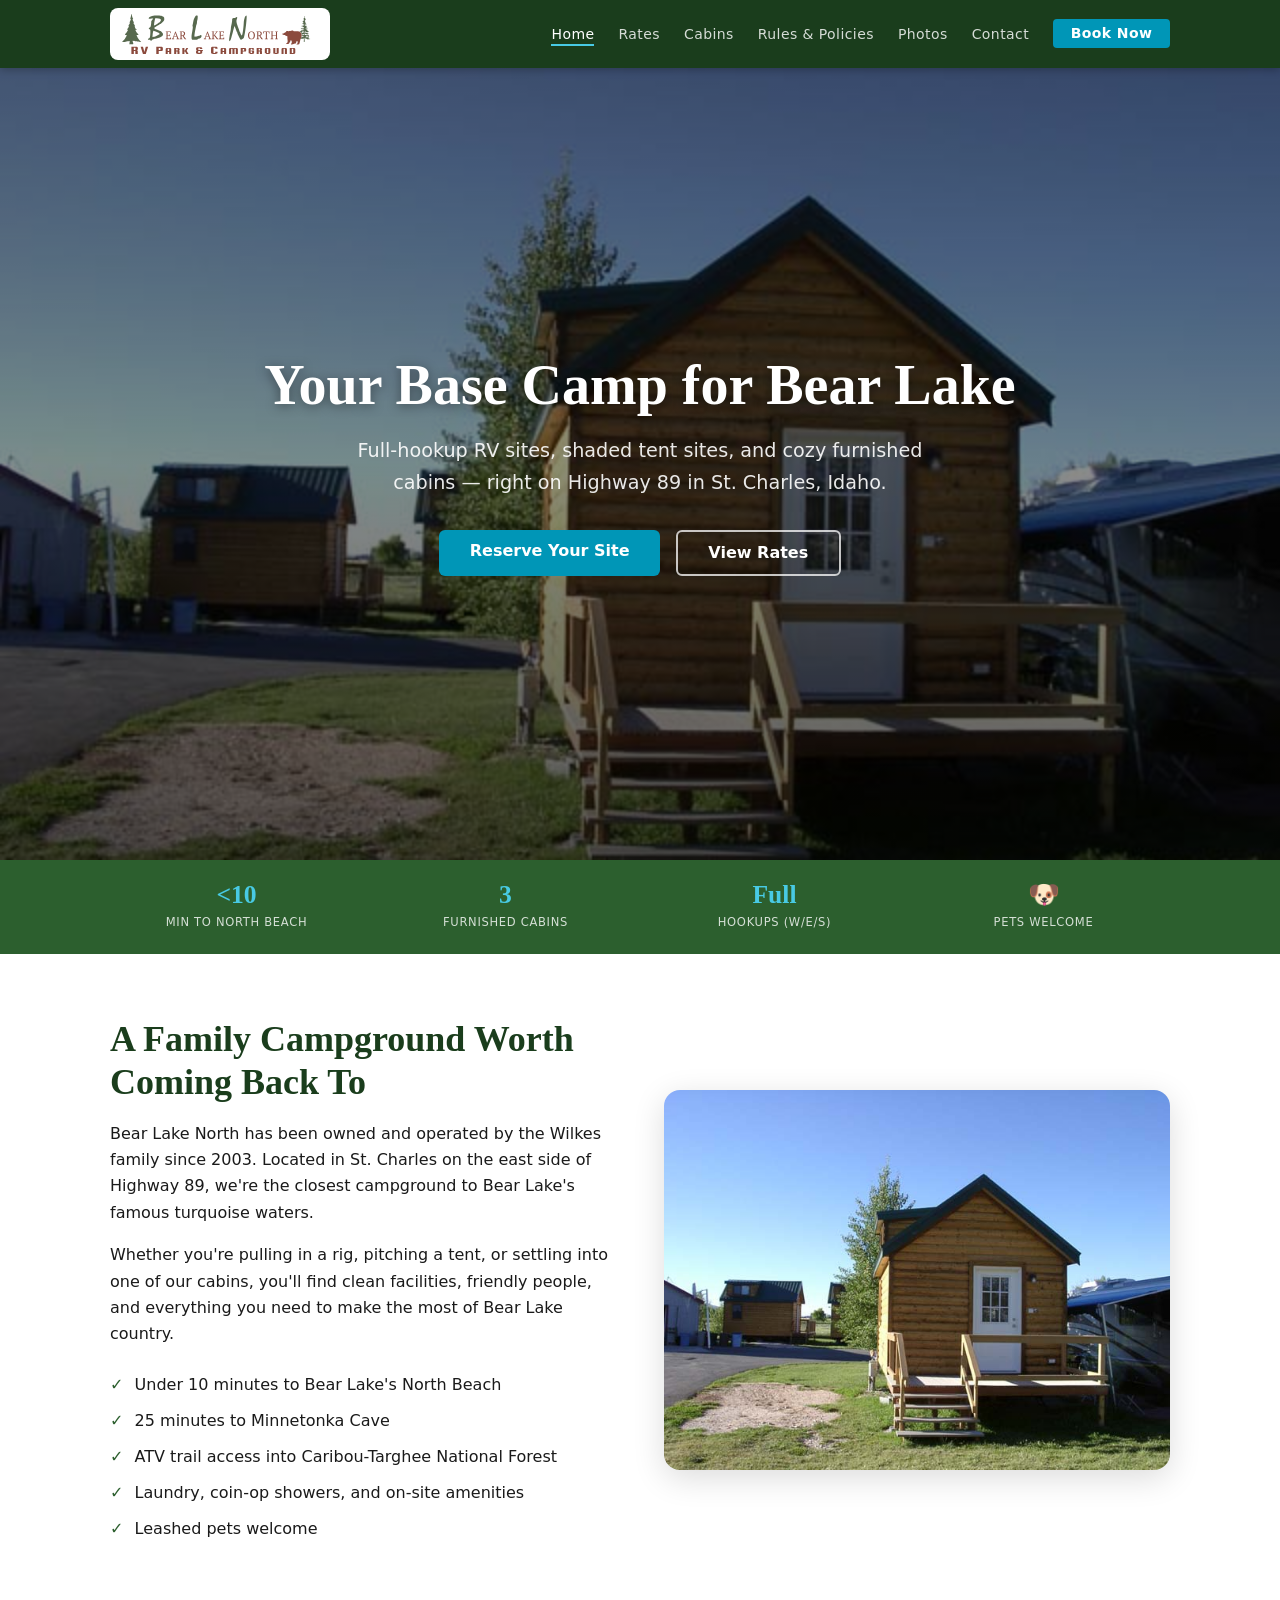
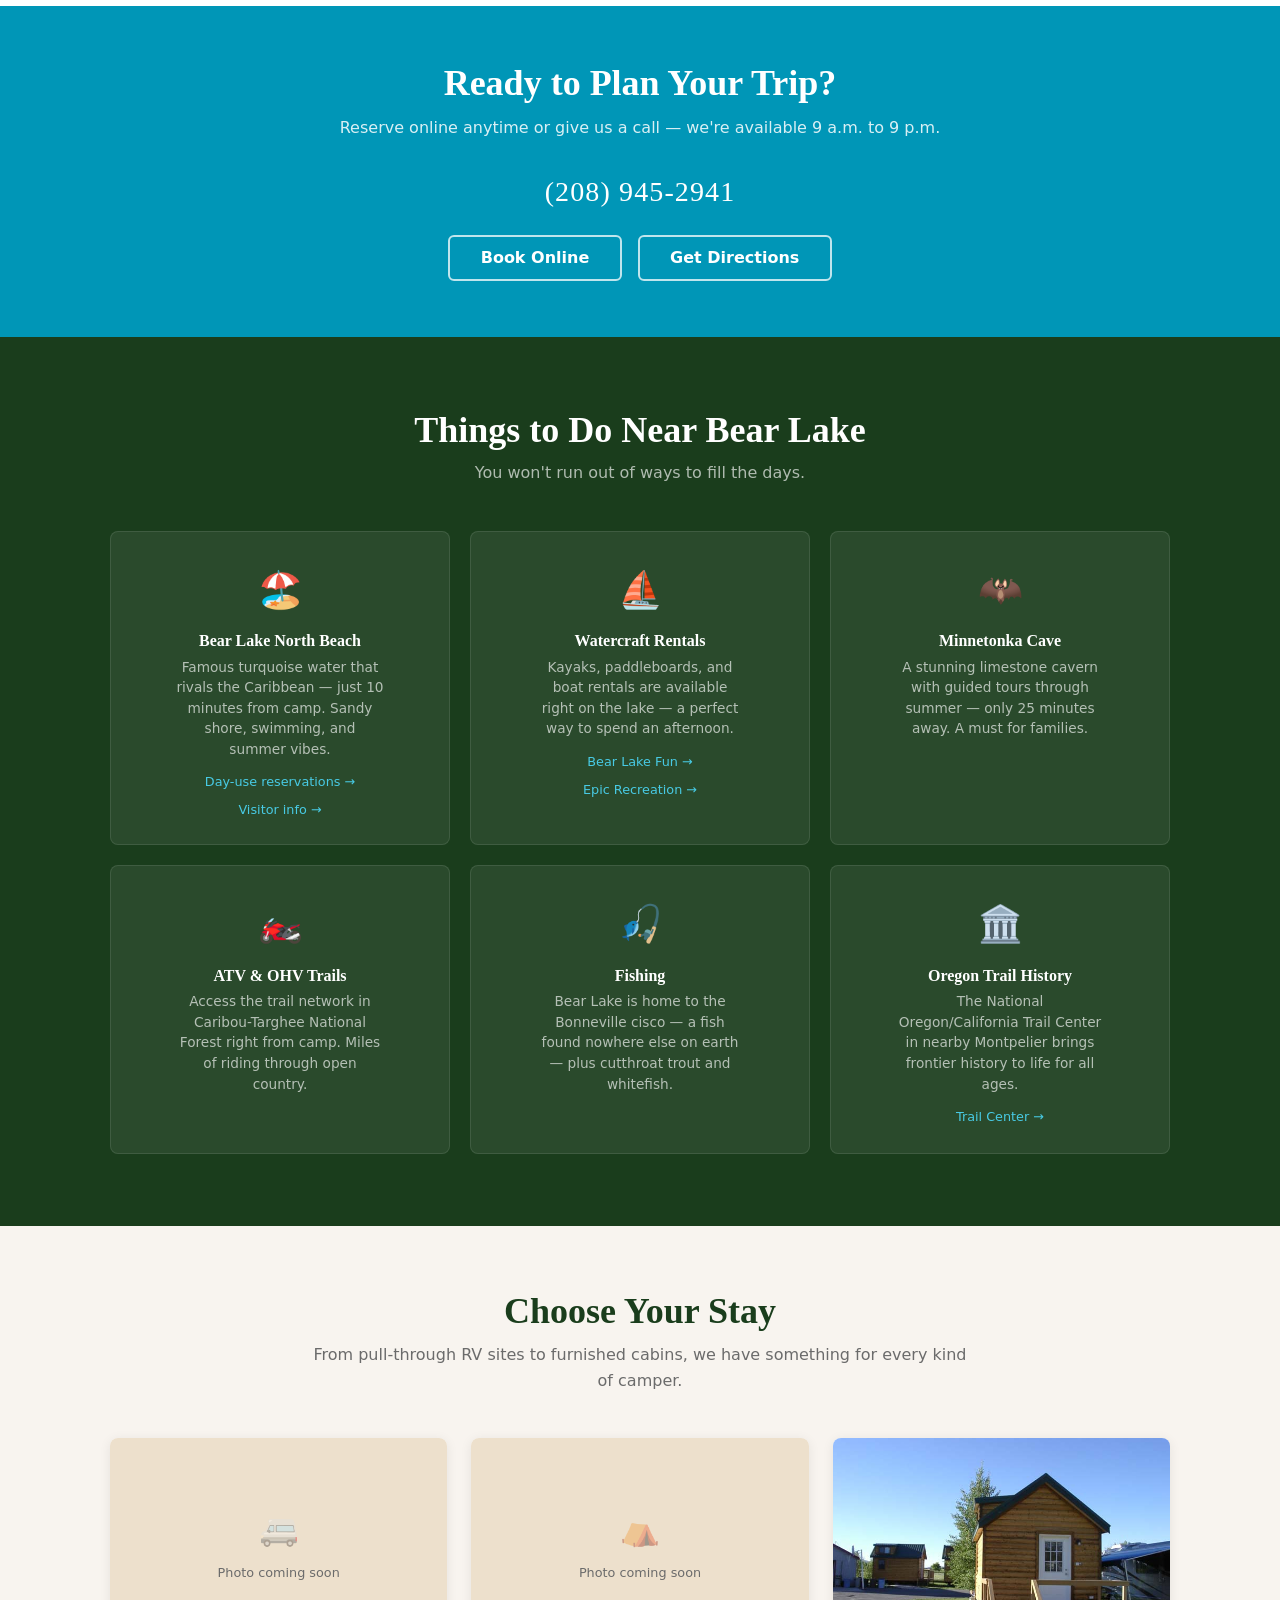
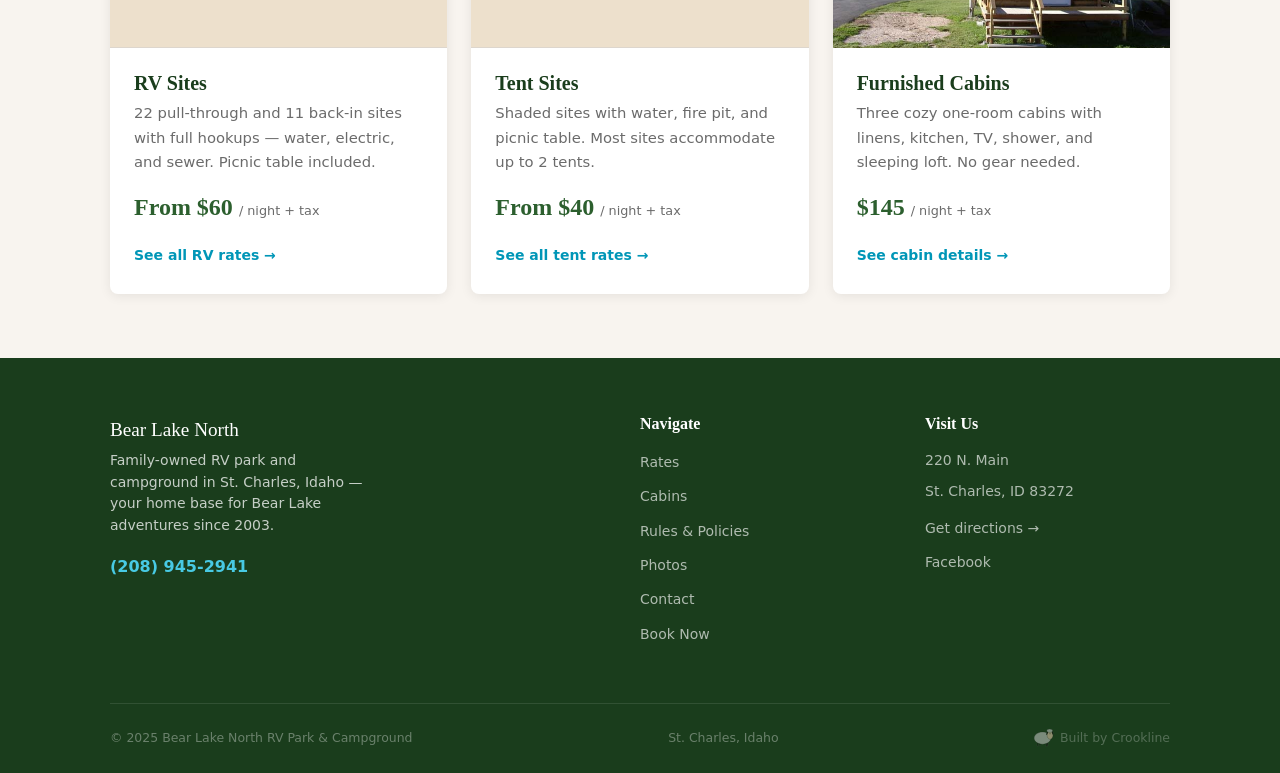
==== commit cce4c420: "readability fix" ====
--- a/bearlakenorth/index.html
+++ b/bearlakenorth/index.html
@@ -31,7 +31,7 @@
 
 <!-- HERO -->
 <!-- TODO: Swap cabin3.jpg for an aerial or Bear Lake landscape photo when available -->
-<section class="hero" style="background-image: linear-gradient(to bottom, rgba(0,0,0,0.45) 0%, rgba(0,0,0,0.2) 50%, rgba(0,0,0,0.6) 100%), url('images/cabin3.jpg'); background-size: cover; background-position: center;">
+<section class="hero" style="background-image: linear-gradient(to bottom, rgba(0,0,0,0.55) 0%, rgba(0,0,0,0.45) 50%, rgba(0,0,0,0.65) 100%), url('images/cabin3.jpg'); background-size: cover; background-position: center;">
   <div class="container">
     <h1>Your Base Camp for Bear Lake</h1>
     <p>Full-hookup RV sites, shaded tent sites, and cozy furnished cabins — right on Highway 89 in St. Charles, Idaho.</p>
